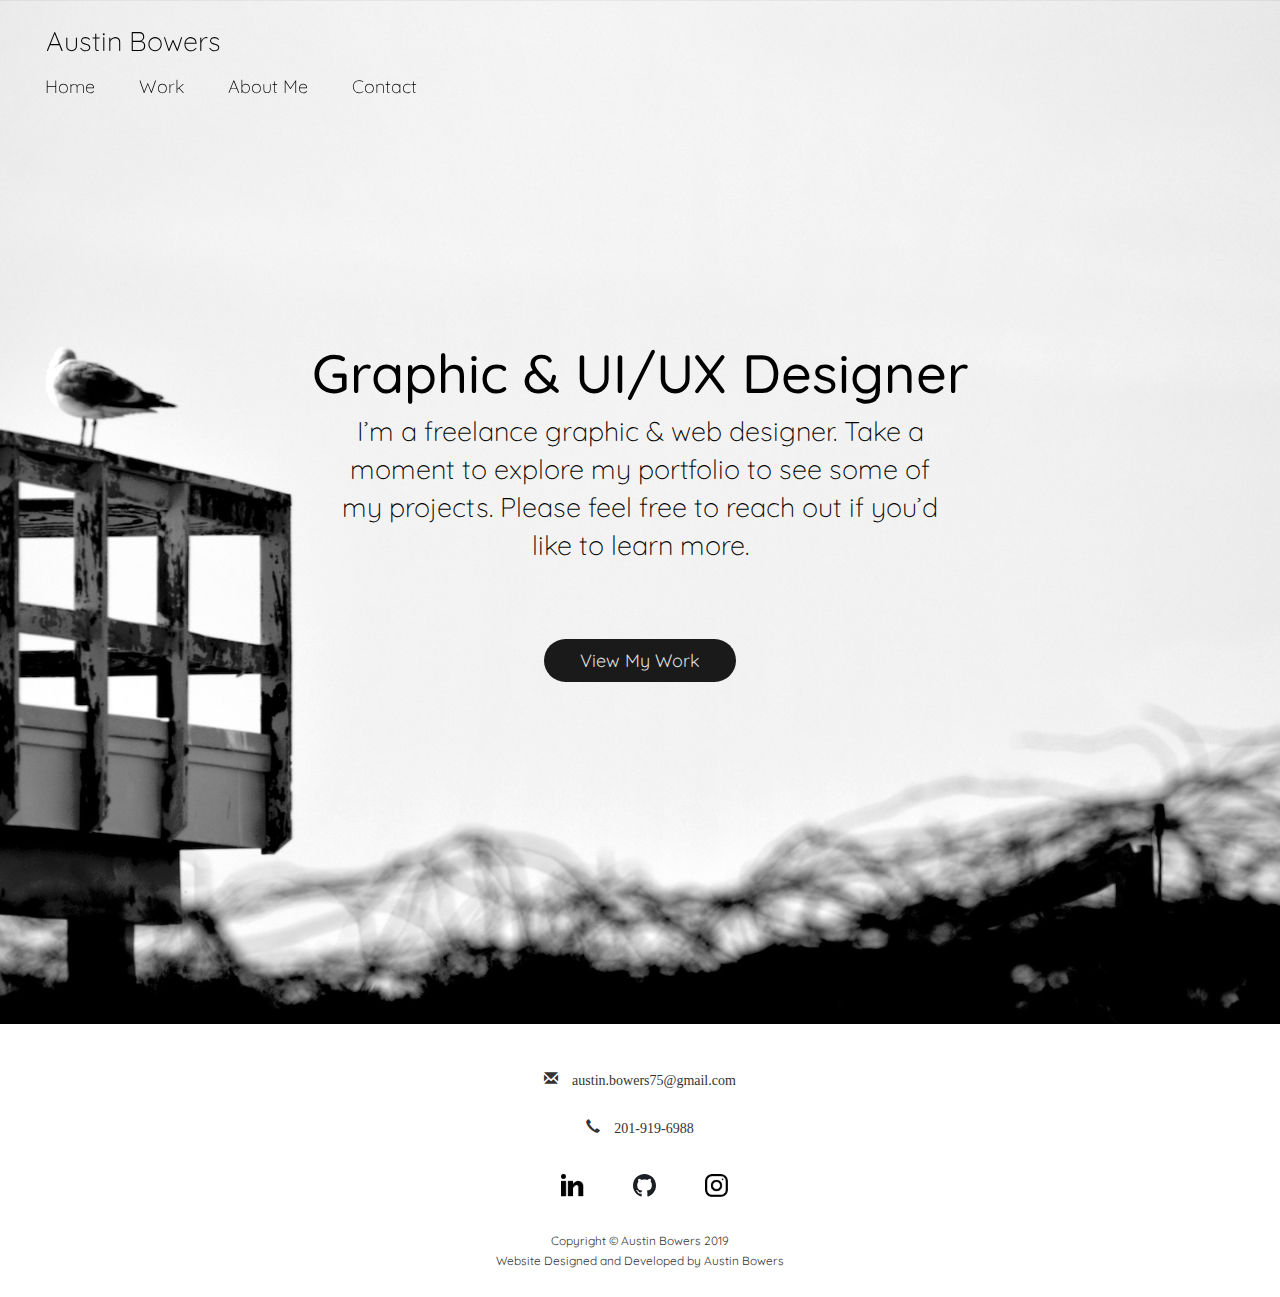
==== index.html @ 3edb0bed "Initial commit" ====
<!DOCTYPE html>
<html lang="en">
  <head>
    <meta charset="utf-8">
    <meta http-equiv="X-UA-Compatible" content="IE=edge">
    <meta name="viewport" content="width=device-width, initial-scale=1">
    <!-- The above 3 meta tags *must* come first in the head; any other head content must come *after* these tags -->
    <link rel="stylesheet" href="https://maxcdn.bootstrapcdn.com/bootstrap/3.3.7/css/bootstrap.min.css" integrity="sha384-BVYiiSIFeK1dGmJRAkycuHAHRg32OmUcww7on3RYdg4Va+PmSTsz/K68vbdEjh4u" crossorigin="anonymous">
    <link href="https://fonts.googleapis.com/css?family=Quicksand:300,500" rel="stylesheet">
    <meta name="description" content="">
    <meta name="author" content="">
    <link rel="shortcut icon" type="image/x-icon" href="images/MY_LOGO.png" />

    <title>Austin Bowers | Portfolio Website</title>

    <!-- Bootstrap core CSS -->
    <link href="../../dist/css/bootstrap.min.css" rel="stylesheet">

    <!-- IE10 viewport hack for Surface/desktop Windows 8 bug -->
    <link href="../../assets/css/ie10-viewport-bug-workaround.css" rel="stylesheet">

    <!-- Custom styles for this template -->
    <link href="index.css" rel="stylesheet">

    <!-- Just for debugging purposes. Don't actually copy these 2 lines! -->
    <!--[if lt IE 9]><script src="../../assets/js/ie8-responsive-file-warning.js"></script><![endif]-->
    <script src="../../assets/js/ie-emulation-modes-warning.js"></script>

    <!-- HTML5 shim and Respond.js for IE8 support of HTML5 elements and media queries -->
    <!--[if lt IE 9]>
      <script src="https://oss.maxcdn.com/html5shiv/3.7.3/html5shiv.min.js"></script>
      <script src="https://oss.maxcdn.com/respond/1.4.2/respond.min.js"></script>
    <![endif]-->
    
  </head>

  <body>

    <nav>
        <div class="nav" id="navmain">
            <script type="application/javascript">
            window.onscroll = function() {
              var prevScrollpos = window.pageYOffset;
              if (prevScrollpos <= 0) {
                document.getElementById("navmain").style.top = "0";
              } else {
                document.getElementById("navmain").style.top = "-120px";
             }
             prevScrollpos;
            }
            </script>
        <div class="navbar-header">
          <a class="navbar-brand" href="#">Austin Bowers</a>
        </div>
        <div id="navbar">
          <ul>
            <li><a href="index.html">Home</a></li>
            <li><a href="work.html">Work</a></li>
            <li><a href="aboutme.html">About Me</a></li>
            <li><a href="contact.html">Contact</a></li>
          </ul>
        </div><!--/.nav-collapse -->
        <div id="mySidenav" class="sidenav">
            <a href="javascript:void(0)" class="closebtn" onclick="closeNav()">&times;</a>
            <a id="onpage" href="index.html">Home</a>
            <a href="work.html">Work</a>
            <a href="aboutme.html">About Me</a>
            <a href="contact.html">Contact</a>
     </div>
          
          <!-- Use any element to open the sidenav -->
          <span onclick="openNav()"><img class="navbar-menu" src="images/menubar.png"></span>
          
          <script type="application/javascript">
                /* Open the sidenav */
                function openNav() {
                  document.getElementById("mySidenav").style.height = "100%";
                }
                
                /* Close/hide the sidenav */
                function closeNav() {
                  document.getElementById("mySidenav").style.height = "0";

                }
          </script>
      </div>
    </nav>

    <div class="container" id="maincontent">
        <div class="row">
            <div class="col">
            </div>
        <div class="starter-template">
          <h1>Graphic & UI/UX Designer</h1>
          <p class="lead">I’m a freelance graphic & web designer. Take a moment to explore my portfolio to see some of my projects. Please feel free to reach out if you’d like to learn more.</p>
          <a class="action-btn" href="work.html">View My Work</a>
        </div>
    </div><!-- /.container -->
  </div>
    <div class="container" id="footer">
        <p id="email"><span class="glyphicon glyphicon-envelope"> austin.bowers75@gmail.com</p>
        <p id="phone"><span class="glyphicon glyphicon-earphone"></i> 201-919-6988</p>
        <ul>
            <li><a href="https://www.linkedin.com/in/austin-bowers-732a99116/"><img src="images/linkdinpng.png"></a></li>
            <li><a href="https://github.com/austinbowers"><img src="images/github.svg"></a></li>
            <li><a href="https://www.instagram.com/bluecloudgraphics/"><img src="images/insta.png"></a></li>
        </ul>
        <p style="position: fixed; bottom: 0; width: 100%; margin-bottom: 5px;">
          <small><center>Copyright © Austin Bowers 2019</center></small>
          <p style="position: fixed; bottom: 0; width: 100%; margin-bottom: 5px;">
            <small><center>Website Designed and Developed by Austin Bowers</center></small>
    </div>
    <!-- Bootstrap core JavaScript
    ================================================== -->
    <!-- Placed at the end of the document so the pages load faster -->
    <script src="https://ajax.googleapis.com/ajax/libs/jquery/1.12.4/jquery.min.js"></script>
    <script>window.jQuery || document.write('<script src="../../assets/js/vendor/jquery.min.js"><\/script>')</script>
    <script src="../../dist/js/bootstrap.min.js"></script>
    <!-- IE10 viewport hack for Surface/desktop Windows 8 bug -->
    <script src="../../assets/js/ie10-viewport-bug-workaround.js"></script>
  </body>
</html>
---- index.css ----
html {
  scroll-behavior: smooth;
}

body {
  padding-top: 0px;
  margin: 0;
  border: 0;
  outline: 0;
  font-family: 'Quicksand' , sans-serif;


}



#navmain {
  top: 0 ;
  transition: top 0.5s ; 
}

.sidenav {
  display: none;
}

#maincontent {
  position: realtive;
  background: url(images/DSC_2498.JPG) 30%;
  background-size: cover;
  padding: 16vh 4vh;
  top: 0;
  left: 0;
  width: 100%;
  max-height : 500vh;
}

.col img{

 width: 100%;
}



.nav {
  font-weight: 100;
  background: rgba(255, 255, 255, 0);
  position: fixed;
  width: 100%;
  padding-top: 1vh;
  padding-bottom: 3.5vh;

}

.navbar-header {
  
  padding-top: .8vh;
  padding-left: 3.4vh;
  padding-bottom: 2.8vh;
}


.navbar-header a{

  display: inline;
  text-decoration: none;
  font-size: 3vh;
  font-weight: 100;
  color: rgb(0, 0, 0);

}

.navbar-menu {
display: none;
}





#navbar {
  position: absolute;
  text-align: left;
  padding-top: 7.2vh;
  padding-bottom: 1.4vh;
  padding-left: .5vh;
}



#navbar ul {
  display: inline;
}

#navbar ul li{
  display: inline;
  padding-right: 40px;



}

#navbar ul li a{
  text-decoration: none;
  color: rgb(0, 0, 0);
  font-size: 2vh;
  font-weight: 100;
  text-align: left;
  margin: 0;
  transition: 0.3s;

}



#navbar ul li a:hover {
  color: aquamarine;
  font-weight: 100;

}


.starter-template {
  font-weight: 100;
  padding: 20vh 15px;
  text-align: center;
  color: black;

}

.starter-template p {
  font-size: 3vh;
  margin-left:auto;
  margin-right:auto;
  text-align:center;
  padding-bottom: 4vh;
  width: 50%;

}

.starter-template h1 {
  text-align: center;
  font-size: 6vh;

}

.action-btn {
  display: inline-block;
  text-decoration: none;
  color: rgb(221, 221, 221);
  font-weight:400;
  font-size: 2vh;
  background: rgb(26, 26, 26);
  padding: 0.5em 2em;
  border-radius: 40px;
  margin: 1em 0;
  transition: 0.3s;

}

.action-btn:hover {
  text-decoration: none;
  background: rgba(255, 255, 255, 0.562);
  color: rgb(34, 34, 34);
}

#footer {
  position: static;
  width: 100%;
  background: white;
  padding-bottom: 3vh;
  text-align:center;
}

#footer ul {
  padding-top: 0vh;
  padding-left: 1vh;
}

#footer ul li{
  padding: 1vh;
  display: inline-block;

}

#footer #email {
  padding-top: 5vh;
}



#footer p {
  padding: 1vh;
  display: block;

}

#footer ul li a img{
  text-decoration: none;
  color: black;
  width: 50px;
  text-align:center;
  padding: 1.5vh;
  padding-top: 1vh;
}



#footer ul li a:hover {
  font-weight: 100;
}


@media (max-width: 780px) {

#navbar {
  display: none;
}
/* The side navigation menu */
.sidenav {
  display: inline;
  height: 0; /* 100% Full-height */
  width: 100%; /* 0 width - change this with JavaScript */
  position: fixed; /* Stay in place */
  z-index: 1; /* Stay on top */
  top: 0; /* Stay at the top */
  left: 0;
  color: white;
  background-color: black; /* Black*/
  overflow: hidden; /* Disable horizontal scroll */
  padding-top: 0px; /* Place content 60px from the top */
  transition: 0.5s; /* 0.5 second transition effect to slide in the sidenav */
}

/* The navigation menu links */
.sidenav a {
  padding-top: 12vh;
  text-decoration: none;
  text-align: center;
  font-size: 25px;
  color: white;
  display: block;
  transition: 0.3s;
}

/* When you mouse over the navigation links, change their color */
.sidenav a:hover {
  color: aqua;
}

/* Position and style the close button (top right corner) */
.sidenav .closebtn {
  position: absolute;
  float: right;
  top: -40px;
  right: 30px;
  font-size: 36px;
  margin-left: 50px;
}

#onpage {
  color: aquamarine;
}

.navbar-menu {
  display: inline;
  float: right;
  width: 8.5vh;
  padding-top: 1.5vh;
  padding-bottom: 0vh;
  padding-right: 4vh;
}

.starter-template {
  padding-top: 3.3vh;


}
.starter-template p {
  width: 80%;
}
.navbar-header {
  display: none;
}

#footer {
  background: white;
  padding-bottom: 3vh;
  text-align: center;
  padding-top: 2vh;

}

#footer #space{
  display: none;
}
#footer ul li a img{
  padding: 15px;
}

#maincontent {
  background: url(images/DSC_2498.JPG) 80%;
  background-size: cover;
  max-height : 100vh;
}


}
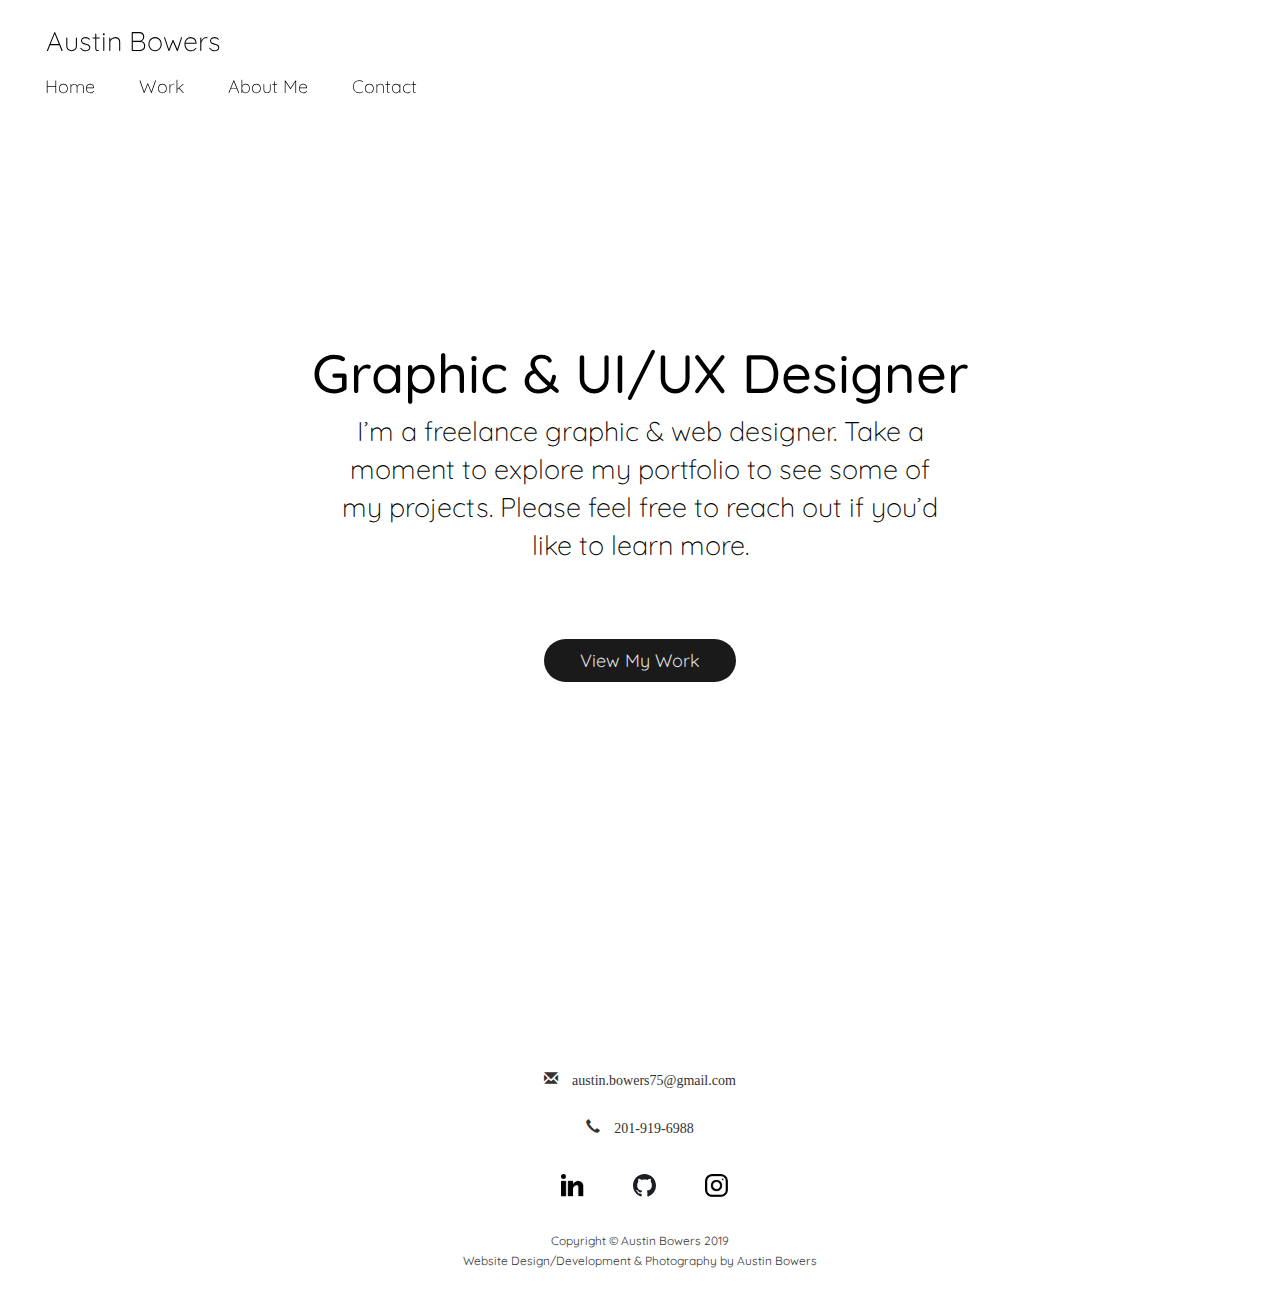
==== commit 97021c6b: "Initial commit" ====
--- a/index.html
+++ b/index.html
@@ -108,7 +108,7 @@
         <p style="position: fixed; bottom: 0; width: 100%; margin-bottom: 5px;">
           <small><center>Copyright © Austin Bowers 2019</center></small>
           <p style="position: fixed; bottom: 0; width: 100%; margin-bottom: 5px;">
-            <small><center>Website Designed and Developed by Austin Bowers</center></small>
+            <small><center>Website Design/Development & Photography by Austin Bowers</center></small>
     </div>
     <!-- Bootstrap core JavaScript
     ================================================== -->
--- a/index.css
+++ b/index.css
@@ -8,6 +8,7 @@
   border: 0;
   outline: 0;
   font-family: 'Quicksand' , sans-serif;
+  height: 100%;
 
 
 }
@@ -24,14 +25,17 @@
 }
 
 #maincontent {
-  position: realtive;
-  background: url(images/DSC_2498.JPG) 30%;
+  background: url(images/Vermont2.jpg);
   background-size: cover;
   padding: 16vh 4vh;
   top: 0;
   left: 0;
   width: 100%;
-  max-height : 500vh;
+  height: 100%;
+  background-attachment: fixed;
+  background-position: center;
+  background-repeat: no-repeat;
+  background-size: cover;
 }
 
 .col img{
@@ -298,7 +302,7 @@
 }
 
 #maincontent {
-  background: url(images/DSC_2498.JPG) 80%;
+  background: url(images/Vermont2.jpg) 80%;
   background-size: cover;
   max-height : 100vh;
 }
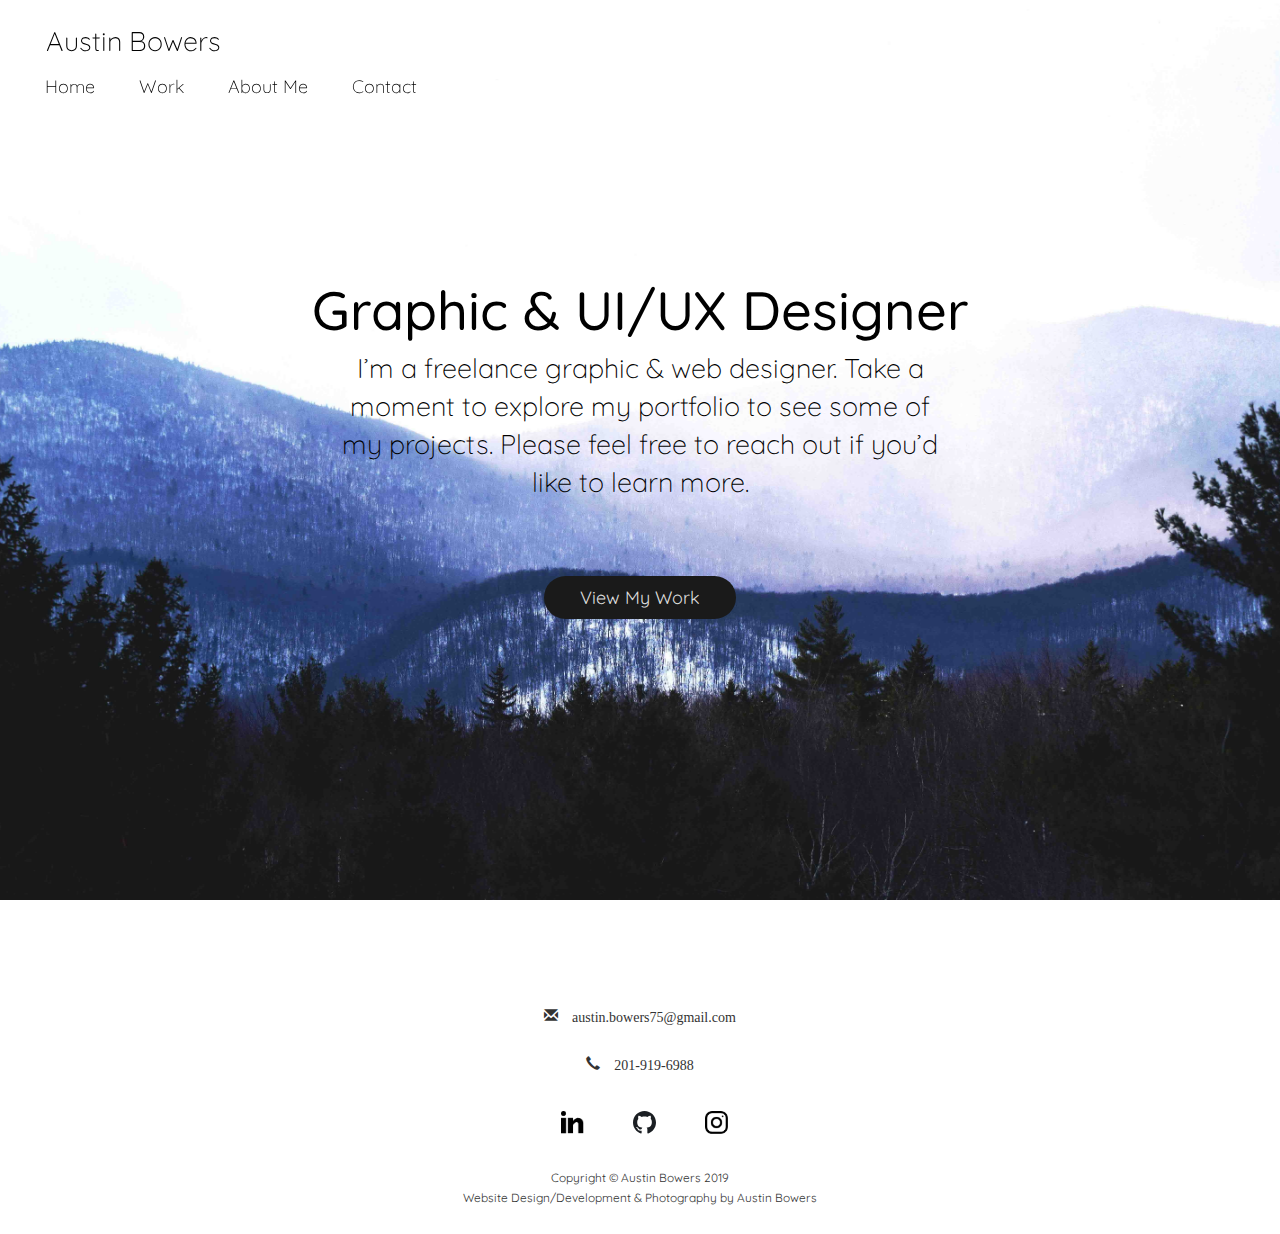
==== commit 9adee1f4: "Initial commit" ====
--- a/index.html
+++ b/index.html
@@ -97,6 +97,7 @@
         </div>
     </div><!-- /.container -->
   </div>
+
     <div class="container" id="footer">
         <p id="email"><span class="glyphicon glyphicon-envelope"> austin.bowers75@gmail.com</p>
         <p id="phone"><span class="glyphicon glyphicon-earphone"></i> 201-919-6988</p>
--- a/index.css
+++ b/index.css
@@ -26,7 +26,6 @@
 
 #maincontent {
   background: url(images/Vermont2.jpg);
-  background-size: cover;
   padding: 16vh 4vh;
   top: 0;
   left: 0;
@@ -125,7 +124,7 @@
 
 .starter-template {
   font-weight: 100;
-  padding: 20vh 15px;
+  padding: 13vh 20px 20vh;
   text-align: center;
   color: black;
 
@@ -159,12 +158,14 @@
   margin: 1em 0;
   transition: 0.3s;
 
+
 }
 
 .action-btn:hover {
   text-decoration: none;
   background: rgba(255, 255, 255, 0.562);
   color: rgb(34, 34, 34);
+
 }
 
 #footer {
@@ -304,6 +305,7 @@
 #maincontent {
   background: url(images/Vermont2.jpg) 80%;
   background-size: cover;
+  background-attachment: fixed;
   max-height : 100vh;
 }
 
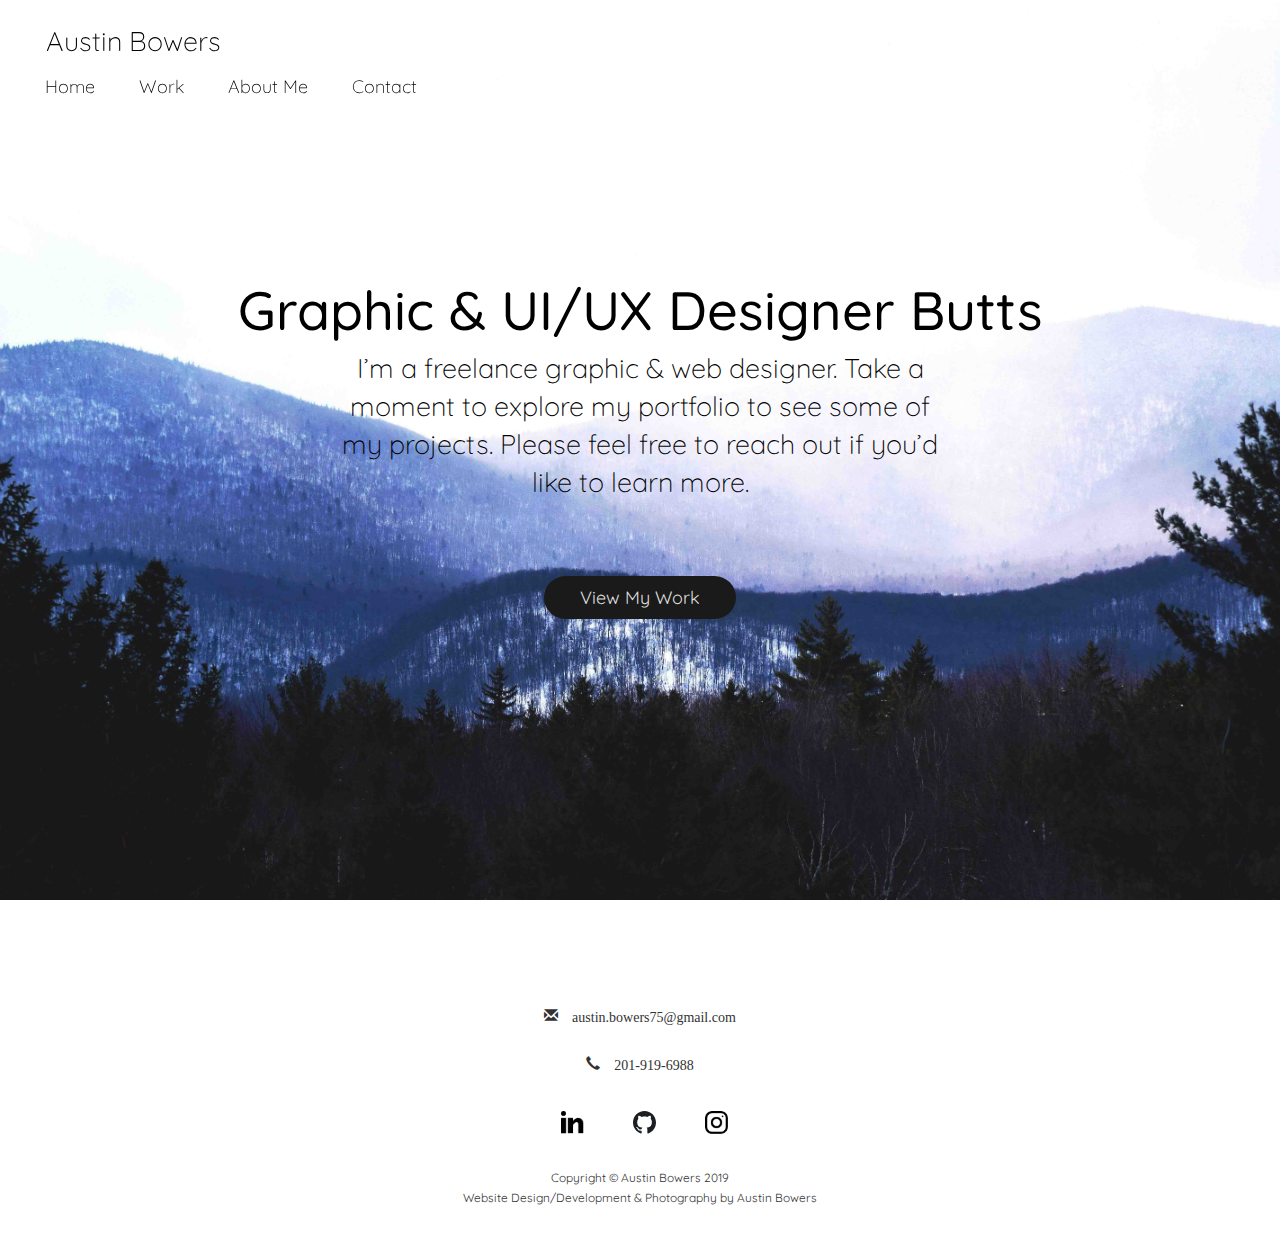
==== commit 4907241a: "test" ====
--- a/index.html
+++ b/index.html
@@ -9,7 +9,7 @@
     <link href="https://fonts.googleapis.com/css?family=Quicksand:300,500" rel="stylesheet">
     <meta name="description" content="">
     <meta name="author" content="">
-    <link rel="shortcut icon" type="image/x-icon" href="images/MY_LOGO.png" />
+    <link rel="shortcut icon" type="image/x-icon" href="images/AB_Blue_Logo.png" />
 
     <title>Austin Bowers | Portfolio Website</title>
 
@@ -91,7 +91,7 @@
             <div class="col">
             </div>
         <div class="starter-template">
-          <h1>Graphic & UI/UX Designer</h1>
+          <h1>Graphic & UI/UX Designer Butts</h1>
           <p class="lead">I’m a freelance graphic & web designer. Take a moment to explore my portfolio to see some of my projects. Please feel free to reach out if you’d like to learn more.</p>
           <a class="action-btn" href="work.html">View My Work</a>
         </div>
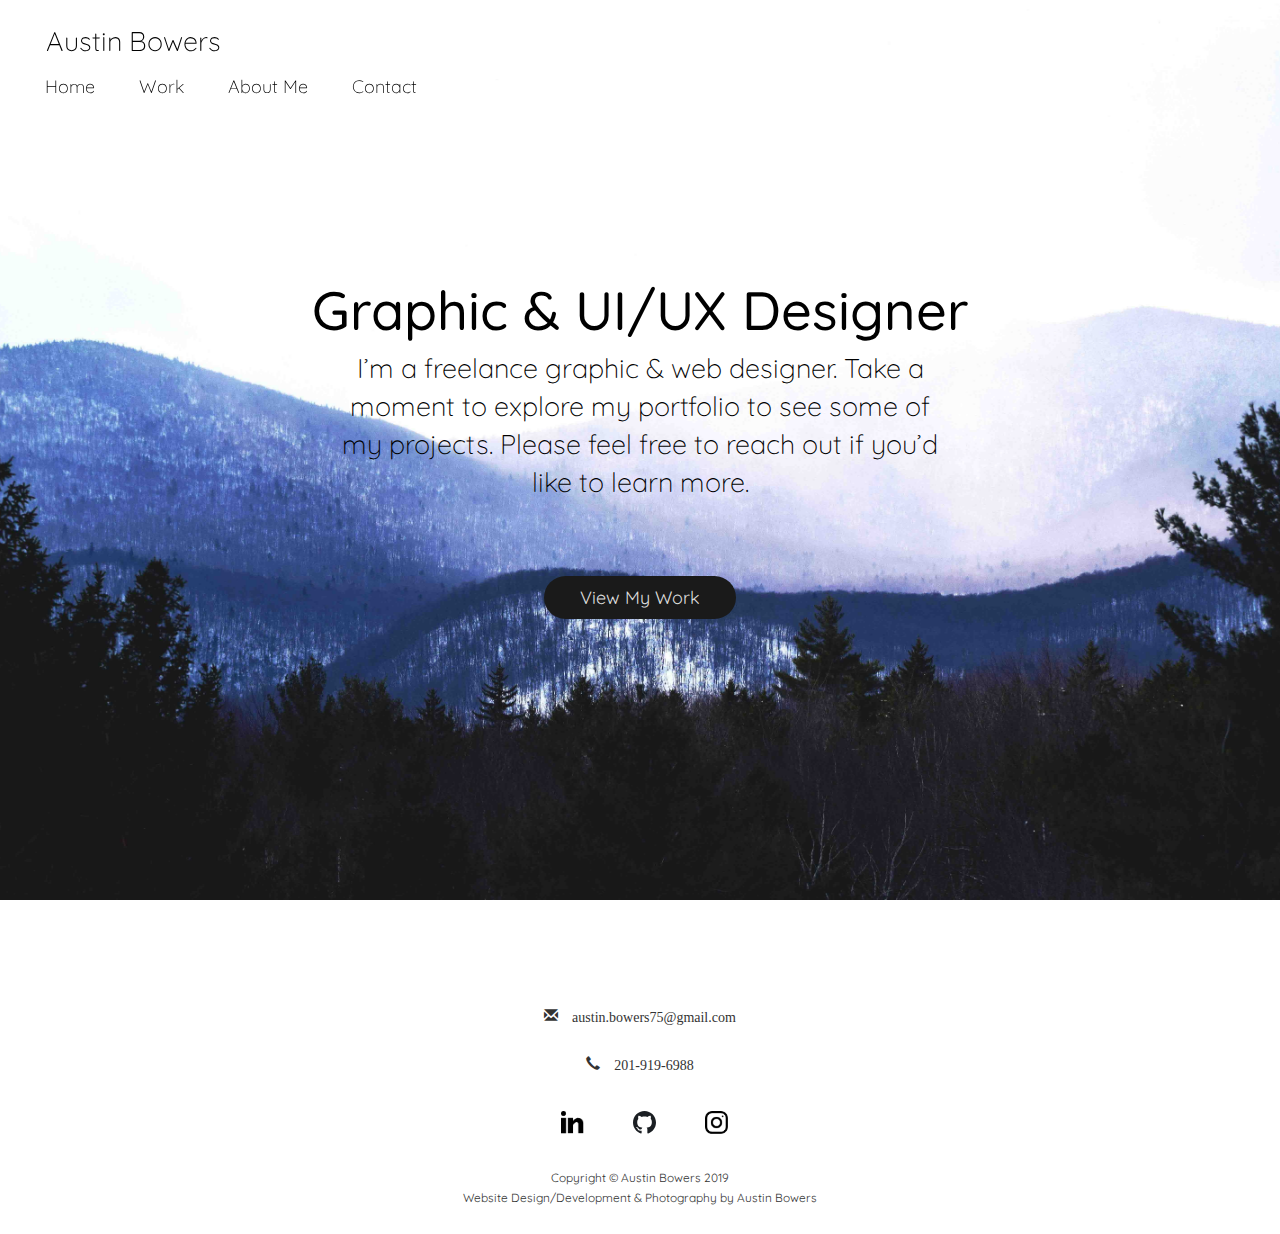
==== commit 86c2a0e7: "test back" ====
--- a/index.html
+++ b/index.html
@@ -91,7 +91,7 @@
             <div class="col">
             </div>
         <div class="starter-template">
-          <h1>Graphic & UI/UX Designer Butts</h1>
+          <h1>Graphic & UI/UX Designer</h1>
           <p class="lead">I’m a freelance graphic & web designer. Take a moment to explore my portfolio to see some of my projects. Please feel free to reach out if you’d like to learn more.</p>
           <a class="action-btn" href="work.html">View My Work</a>
         </div>
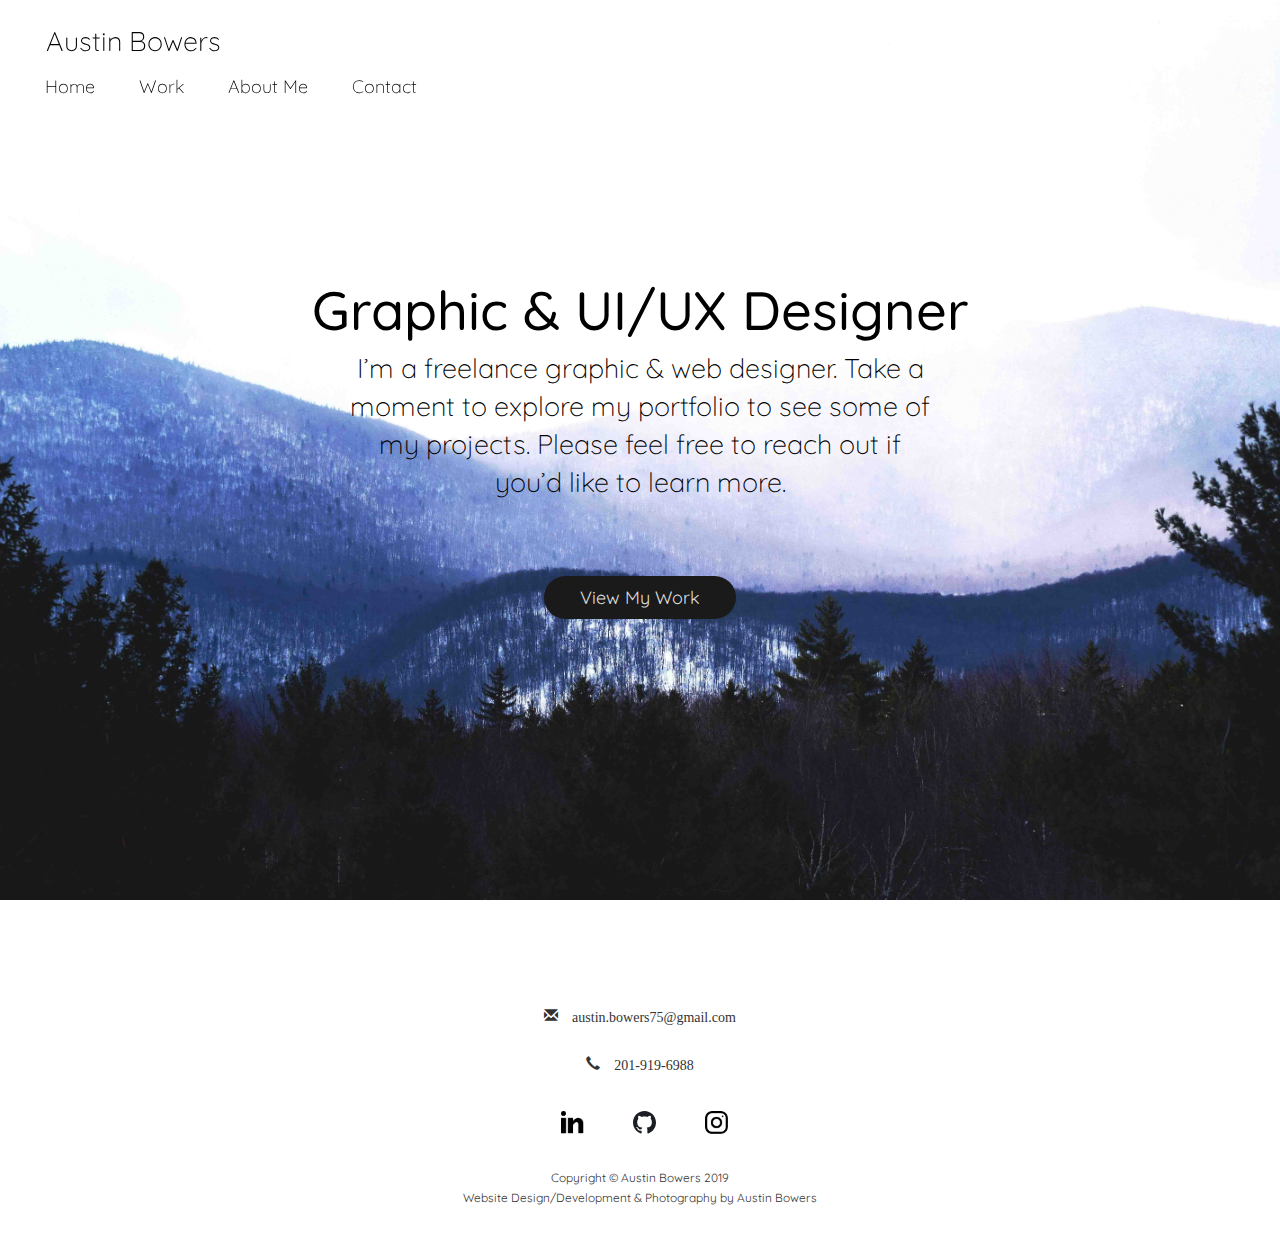
==== commit cd05a21d: "update mistakes closing tags" ====
--- a/index.html
+++ b/index.html
@@ -7,8 +7,8 @@
     <!-- The above 3 meta tags *must* come first in the head; any other head content must come *after* these tags -->
     <link rel="stylesheet" href="https://maxcdn.bootstrapcdn.com/bootstrap/3.3.7/css/bootstrap.min.css" integrity="sha384-BVYiiSIFeK1dGmJRAkycuHAHRg32OmUcww7on3RYdg4Va+PmSTsz/K68vbdEjh4u" crossorigin="anonymous">
     <link href="https://fonts.googleapis.com/css?family=Quicksand:300,500" rel="stylesheet">
-    <meta name="description" content="">
-    <meta name="author" content="">
+    <meta name="description" content="Austin Bowers Web Designer Portfolio">
+    <meta name="author" content="Austin Bowers">
     <link rel="shortcut icon" type="image/x-icon" href="images/AB_Blue_Logo.png" />
 
     <title>Austin Bowers | Portfolio Website</title>
@@ -22,16 +22,8 @@
     <!-- Custom styles for this template -->
     <link href="index.css" rel="stylesheet">
 
-    <!-- Just for debugging purposes. Don't actually copy these 2 lines! -->
-    <!--[if lt IE 9]><script src="../../assets/js/ie8-responsive-file-warning.js"></script><![endif]-->
     <script src="../../assets/js/ie-emulation-modes-warning.js"></script>
 
-    <!-- HTML5 shim and Respond.js for IE8 support of HTML5 elements and media queries -->
-    <!--[if lt IE 9]>
-      <script src="https://oss.maxcdn.com/html5shiv/3.7.3/html5shiv.min.js"></script>
-      <script src="https://oss.maxcdn.com/respond/1.4.2/respond.min.js"></script>
-    <![endif]-->
-    
   </head>
 
   <body>
@@ -49,25 +41,25 @@
              prevScrollpos;
             }
             </script>
-        <div class="navbar-header">
-          <a class="navbar-brand" href="#">Austin Bowers</a>
-        </div>
-        <div id="navbar">
-          <ul>
-            <li><a href="index.html">Home</a></li>
-            <li><a href="work.html">Work</a></li>
-            <li><a href="aboutme.html">About Me</a></li>
-            <li><a href="contact.html">Contact</a></li>
-          </ul>
-        </div><!--/.nav-collapse -->
-        <div id="mySidenav" class="sidenav">
-            <a href="javascript:void(0)" class="closebtn" onclick="closeNav()">&times;</a>
-            <a id="onpage" href="index.html">Home</a>
-            <a href="work.html">Work</a>
-            <a href="aboutme.html">About Me</a>
-            <a href="contact.html">Contact</a>
-     </div>
-          
+          <div class="navbar-header">
+            <a class="navbar-brand" href="#">Austin Bowers</a>
+          </div>
+          <div id="navbar">
+            <ul>
+              <li><a href="index.html">Home</a></li>
+              <li><a href="work.html">Work</a></li>
+              <li><a href="aboutme.html">About Me</a></li>
+              <li><a href="contact.html">Contact</a></li>
+            </ul>
+          </div><!--/.nav-collapse -->
+          <div id="mySidenav" class="sidenav">
+              <a href="javascript:void(0)" class="closebtn" onclick="closeNav()">&times;</a>
+              <a id="onpage" href="index.html">Home</a>
+              <a href="work.html">Work</a>
+              <a href="aboutme.html">About Me</a>
+              <a href="contact.html">Contact</a>
+          </div>
+            
           <!-- Use any element to open the sidenav -->
           <span onclick="openNav()"><img class="navbar-menu" src="images/menubar.png"></span>
           
@@ -83,18 +75,15 @@
 
                 }
           </script>
-      </div>
+        </div>
     </nav>
 
     <div class="container" id="maincontent">
-        <div class="row">
-            <div class="col">
-            </div>
-        <div class="starter-template">
-          <h1>Graphic & UI/UX Designer</h1>
-          <p class="lead">I’m a freelance graphic & web designer. Take a moment to explore my portfolio to see some of my projects. Please feel free to reach out if you’d like to learn more.</p>
-          <a class="action-btn" href="work.html">View My Work</a>
-        </div>
+          <div class="starter-template">
+            <h1>Graphic & UI/UX Designer</h1>
+            <p class="lead">I’m a freelance graphic & web designer. Take a moment to explore my portfolio to see some of my projects. Please feel free to reach out if you’d like to learn more.</p>
+            <a class="action-btn" href="work.html">View My Work</a>
+          </div>
     </div><!-- /.container -->
   </div>
 
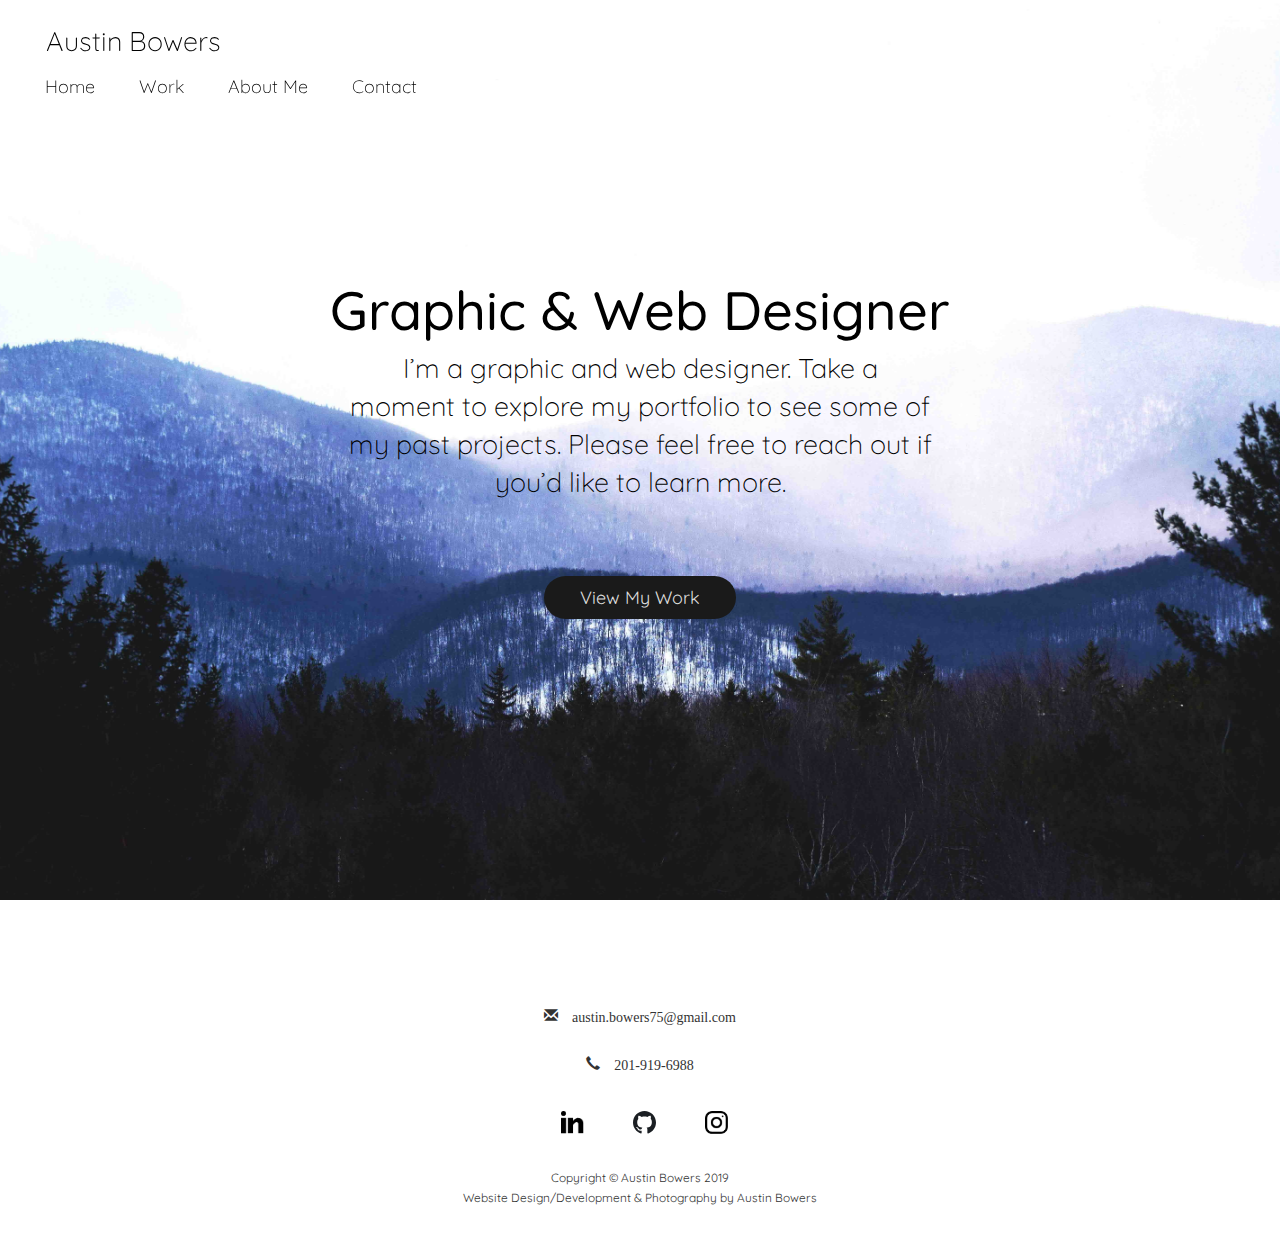
==== commit 4911c325: "changhe wording on homepage" ====
--- a/index.html
+++ b/index.html
@@ -80,8 +80,8 @@
 
     <div class="container" id="maincontent">
           <div class="starter-template">
-            <h1>Graphic & UI/UX Designer</h1>
-            <p class="lead">I’m a freelance graphic & web designer. Take a moment to explore my portfolio to see some of my projects. Please feel free to reach out if you’d like to learn more.</p>
+            <h1>Graphic & Web Designer</h1>
+            <p class="lead">I’m a graphic and web designer. Take a moment to explore my portfolio to see some of my past projects. Please feel free to reach out if you’d like to learn more.</p>
             <a class="action-btn" href="work.html">View My Work</a>
           </div>
     </div><!-- /.container -->
